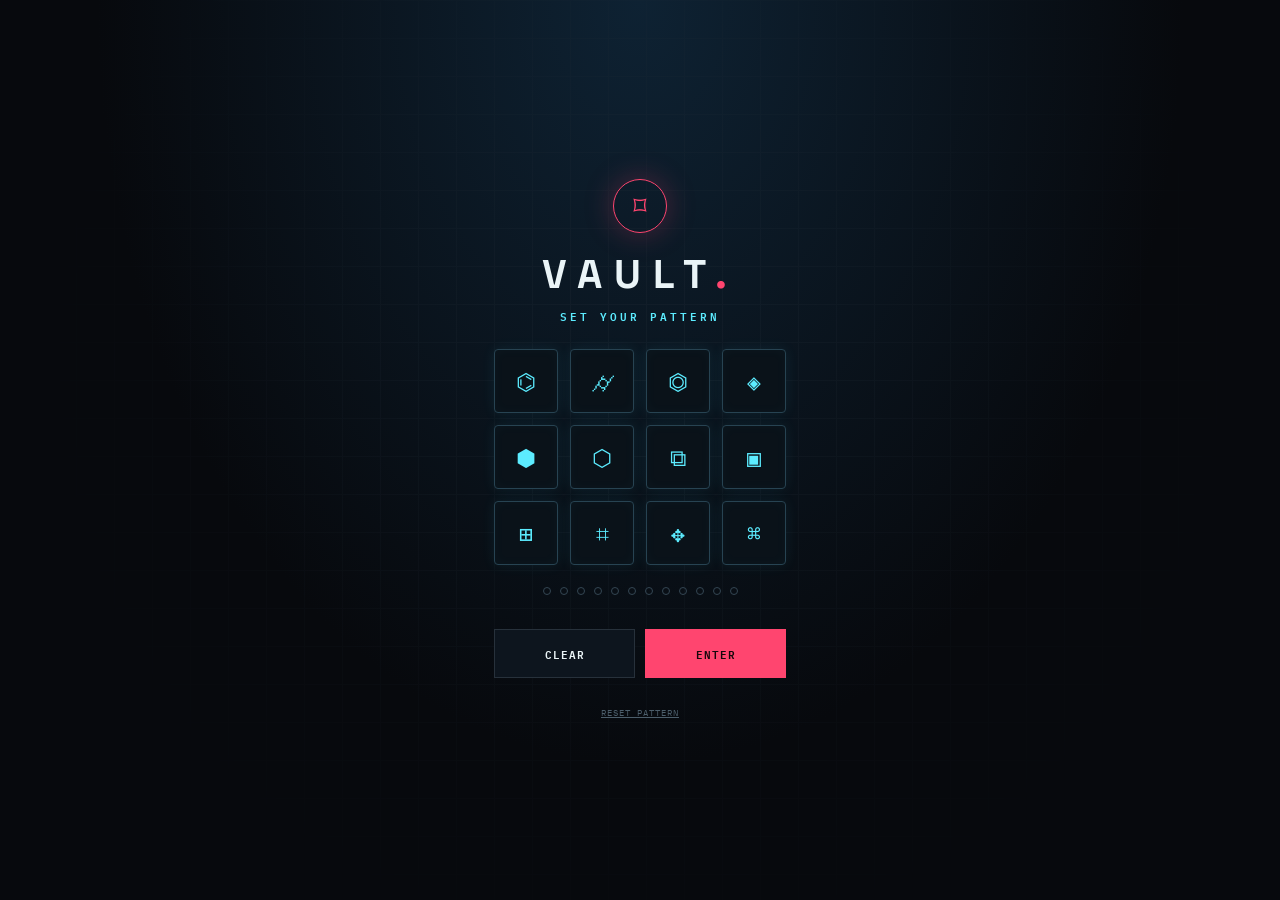
==== index.html @ ec68ff4d "Build 05: cloud mode — any-device access via Cloudflare Worker bound to VAULT folder" ====
<!DOCTYPE html>
<html lang="es">
<head>
<meta charset="UTF-8">
<meta name="viewport" content="width=device-width, initial-scale=1">
<meta name="theme-color" content="#07090d">
<title>VAULT — Private storage</title>
<link rel="icon" href="data:image/svg+xml,%3Csvg xmlns='http://www.w3.org/2000/svg' viewBox='0 0 32 32'%3E%3Ccircle cx='16' cy='16' r='13' fill='none' stroke='%23ff456f' stroke-width='2'/%3E%3Ctext x='16' y='22' font-size='16' text-anchor='middle' fill='%23ff456f'%3E%E2%8C%91%3C/text%3E%3C/svg%3E">
<link rel="stylesheet" href="css/style.css?v=05">
</head>
<body>

<div id="lock">
  <div class="lock-panel" id="lockPanel">
    <div class="lock-mark">⌑</div>
    <h1 class="lock-title">VAULT<span style="color:var(--pink)">.</span></h1>
    <p class="lock-sub" id="lockSub">ENTER PATTERN</p>
    <div class="keys" id="keys"></div>
    <div class="dots" id="dots"></div>
    <p class="lock-msg" id="lockMsg"></p>
    <div class="lock-actions">
      <button type="button" class="btn" id="lockClear">CLEAR</button>
      <button type="button" class="btn primary" id="lockEnter">ENTER</button>
    </div>
    <div class="lock-hint"><button type="button" id="lockReset">RESET PATTERN</button></div>
  </div>
</div>

<div class="shell">
<header class="top">
  <div class="brand"><div class="mark">⌑</div><div><h1>VAULT<span style="color:var(--pink)">.</span></h1><div class="micro">PERSONAL DATA CONTAINER / V.03</div></div></div>
  <div class="status"><i class="dot"></i><span id="statusTxt">SYSTEM ONLINE · LOCAL</span></div>
</header>
<main>
<div class="eyebrow" style="margin-top:26px">PRIVATE STORAGE INTERFACE</div>
<h2>YOUR SPACE. <span style="color:var(--cyan)">SEALED.</span></h2>
<div class="sub">PRIVATE NOTES + YOUR PHOTOS &amp; VIDEOS ON GOOGLE DRIVE — PLAYABLE.</div>

<section class="stats">
  <div class="stat"><div class="eyebrow">VAULT STATUS</div><div class="ring">ON</div><div class="num" style="font-size:18px;color:var(--green)" id="vaultState">LOCAL MODE</div></div>
  <div class="stat"><div class="eyebrow">TOTAL ITEMS</div><div class="num" id="total">00</div></div>
  <div class="stat"><div class="eyebrow">NOTES</div><div class="num" id="notesCount">00</div></div>
  <div class="stat"><div class="eyebrow">DRIVE STORAGE</div><div class="num" id="storage">— <small>KB</small></div></div>
</section>

<div class="actions">
  <button type="button" class="btn primary" id="addNote">＋ ADD NOTE</button>
  <button type="button" class="btn" id="uploadBtn">▲ UPLOAD PHOTO / VIDEO</button>
  <button type="button" class="btn" id="syncBtn">⟳ SYNC DRIVE</button>
  <button type="button" class="btn" id="setupBtn">⚙ SETUP</button>
  <button type="button" class="btn" id="lockBtn">LOCK</button>
</div>

<div class="section-head"><h3>ALL ITEMS <span style="color:var(--pink)">/ 03</span></h3><input class="search" id="search" placeholder="⌕ SEARCH ITEMS"></div>

<div class="content">
  <section class="slot">
    <div class="slot-head"><span class="eyebrow">01 — PRIVATE NOTES</span><span class="micro" id="noteTotal">00</span></div>
    <h4>NOTES ARCHIVE</h4>
    <div id="notesList"></div>
  </section>
  <section class="slot">
    <div class="slot-head"><span class="eyebrow">02 — PHOTO / VIDEO VAULT</span><span class="micro" id="fileTotal">00</span></div>
    <h4>DRIVE GALLERY</h4>
    <div id="uploadList"></div>
    <div id="mediaGrid"></div>
    <div class="empty" id="dropzone">DROP PHOTOS / VIDEOS HERE<br><span style="font-size:9px;color:#637784">OR USE UPLOAD PHOTO / VIDEO</span></div>
  </section>
</div>

<div class="progress-wrap">
  <div class="progress-label"><span>DRIVE CAPACITY</span><span id="capacity">— / —</span></div>
  <div class="progress"><div class="bar" id="bar"></div></div>
</div>
</main>
<footer class="footer"><span>VAULT SYSTEMS © 2026</span><span>GOOGLE DRIVE STORAGE · BUILD 05</span></footer>
</div>

<div class="modal" id="modal"><div class="dialog"><h3 id="modalTitle">CREATE NEW NOTE</h3>
<label class="eyebrow" for="title">TITLE</label><input class="field" id="title" placeholder="Untitled entry">
<label class="eyebrow" for="body">CONTENT</label><textarea class="field" id="body" placeholder="Write something private..."></textarea>
<div class="dialog-actions"><button type="button" class="btn" id="cancel">CANCEL</button><button type="button" class="btn primary" id="save">SAVE ENTRY</button></div></div></div>

<div class="modal" id="player"><div class="dialog wide">
  <div class="player-head">
    <div><h3 style="margin:0 0 6px" id="playerTitle">FILE</h3><div class="hint" id="playerMeta"></div></div>
    <div class="dialog-actions" style="justify-content:flex-end">
      <button type="button" class="btn" id="pDownload">↓ DOWNLOAD</button>
      <button type="button" class="btn" id="pDelete" style="color:var(--pink);border-color:#3a2430">DELETE</button>
      <button type="button" class="btn primary" id="pClose">CLOSE</button>
    </div>
  </div>
  <div class="player-body">
    <div class="spin" id="pspin"></div>
    <img id="pimg" class="hidden" alt="vault media">
    <video id="pvid" class="hidden" controls playsinline></video>
    <a id="pnofile" class="hidden" download>↓ SAVE THIS FILE</a>
  </div>
</div></div>

<div class="modal" id="settings"><div class="dialog wide">
  <h3>GOOGLE DRIVE SETUP</h3>
  <label class="eyebrow" for="clientId">OAUTH CLIENT ID (GOOGLE CLOUD)</label>
  <input class="field" id="clientId" placeholder="1234567890-xxxxxxxx.apps.googleusercontent.com">
  <div class="dialog-actions">
    <button type="button" class="btn primary" id="saveCfg">SAVE CONFIG</button>
    <button type="button" class="btn" id="connectBtn">CONNECT &amp; SYNC</button>
    <button type="button" class="btn" id="openFolder" style="border-color:#276b78;color:var(--cyan)">⇱ OPEN VAULT FOLDER</button>
    <button type="button" class="btn" id="closeCfg">CLOSE</button>
  </div>
  <h3 style="margin-top:24px">CLOUD MODE — ANY DEVICE, NO GOOGLE LOGIN</h3>
  <label class="eyebrow" for="cloudUrl">CLOUDFLARE WORKER URL</label>
  <input class="field" id="cloudUrl" placeholder="https://vault-worker.tucuenta.workers.dev">
  <div class="dialog-actions">
    <button type="button" class="btn" id="cloudKeyBtn">⧉ COPY CLOUD KEY</button>
    <button type="button" class="btn primary" id="saveCloud">SAVE CLOUD MODE</button>
  </div>
  <p class="hint">Pega la URL de tu Worker (guía completa: archivo GUIA-CLOUD.md del repositorio). COPY CLOUD KEY copia la clave que se genera de tu patrón: ponla como secreto VAULT_KEY en el Worker. Con el modo nube activo, la VAULT funciona en cualquier dispositivo — sin cuenta de Google, solo con tu patrón.</p>
  <details class="guide">
    <summary>¿CÓMO OBTENGO MI CLIENT ID? — GUÍA PASO A PASO</summary>
    <ol>
      <li>Entra en <a href="https://console.cloud.google.com/" target="_blank" rel="noopener">console.cloud.google.com</a> y crea un proyecto (ej. "VAULT").</li>
      <li>En "APIs &amp; Services → Library", busca <b>Google Drive API</b> y pulsa <b>Enable</b>.</li>
      <li>En "APIs &amp; Services → OAuth consent screen": tipo <b>External</b>, pon un nombre de app, y en <b>Test users</b> añade tu correo de Gmail.</li>
      <li>En "APIs &amp; Services → Credentials → Create credentials → OAuth client ID": tipo <b>Web application</b>.</li>
      <li>En <b>Authorized JavaScript origins</b> añade la URL EXACTA donde está alojada esta app (scheme + dominio, sin barra final). Para GitHub Pages suele ser <i>https://TUSUARIO.github.io</i>.</li>
      <li>Copia el <b>Client ID</b> que aparece (termina en <i>apps.googleusercontent.com</i>), pégalo arriba y pulsa SAVE CONFIG.</li>
      <li>Pulsa <b>CONNECT &amp; SYNC</b>. Google pedirá permiso (modo testing): acepta y listo.</li>
    </ol>
  </details>
  <p class="hint" style="margin-top:12px">SCOPE: drive.file — la app solo accede a su propia carpeta "VAULT" y a los archivos que ella misma crea. Tus notas se quedan en este navegador.</p>
</div></div>

<input type="file" id="fileInput" multiple accept="image/*,video/*" class="hidden">
<div id="toasts"></div>

<script src="https://accounts.google.com/gsi/client" async defer></script>
<script defer src="js/vault.js?v=05"></script>
</body></html>
---- css/style.css ----
@import url('https://fonts.googleapis.com/css2?family=IBM+Plex+Mono:wght@400;500;600;700&family=Space+Grotesk:wght@400;500;600;700&display=swap');
:root{--bg:#07090d;--panel:#0c1118;--line:#27313b;--muted:#758493;--white:#eaf4f7;--cyan:#5cecff;--pink:#ff456f;--green:#9affd0}
*{box-sizing:border-box}body{margin:0;background:radial-gradient(ellipse at 50% -20%,#102332 0,transparent 55%),var(--bg);color:var(--white);font-family:'Space Grotesk',system-ui,sans-serif;min-height:100vh}
body:before{content:"";position:fixed;inset:0;pointer-events:none;opacity:.2;background-image:linear-gradient(#27313b 1px,transparent 1px),linear-gradient(90deg,#27313b 1px,transparent 1px);background-size:42px 42px;mask-image:linear-gradient(to bottom,black,transparent 85%)}
.shell{max-width:1120px;margin:auto;padding:22px 22px 60px;position:relative}.top{display:flex;align-items:center;justify-content:space-between;border-bottom:1px solid var(--line);padding:6px 0 18px}.brand{display:flex;align-items:center;gap:12px}.mark{width:36px;height:36px;border:1px solid var(--pink);border-radius:50%;display:grid;place-items:center;color:var(--pink);font-size:18px;box-shadow:0 0 18px #ff456f33}.brand h1{font-size:23px;letter-spacing:5px;margin:0}.micro,.eyebrow{font:600 10px 'IBM Plex Mono',monospace;letter-spacing:1.7px;color:var(--muted)}.status{display:flex;align-items:center;gap:9px;font:11px 'IBM Plex Mono',monospace;color:var(--green)}.dot{width:7px;height:7px;background:var(--green);border-radius:50%;box-shadow:0 0 10px var(--green)}
h2{font-size:clamp(26px,5vw,43px);letter-spacing:-1.8px;margin:26px 0 4px}.sub{color:var(--muted);font:11px 'IBM Plex Mono',monospace;letter-spacing:1px}
.stats{display:grid;grid-template-columns:1.2fr 1fr 1fr 1.3fr;gap:12px;margin:26px 0 18px}.stat{border:1px solid var(--line);background:#0a1017c9;padding:15px;min-height:90px;position:relative}.stat:first-child{border-color:#276b78}.stat .num{font:700 26px 'IBM Plex Mono',monospace;margin-top:8px}.stat .num small{font-size:10px;color:var(--muted)}.ring{width:55px;height:55px;border-radius:50%;border:2px solid var(--cyan);box-shadow:inset 0 0 0 5px #5cecff12,0 0 12px #5cecff33;display:grid;place-items:center;color:var(--cyan);font:700 14px 'IBM Plex Mono',monospace;float:right;margin-top:-5px}
.actions{display:grid;grid-template-columns:1.1fr 1.1fr .9fr 92px 82px;gap:10px;margin:18px 0}.btn{border:1px solid var(--line);background:#0d151e;color:var(--white);padding:14px 12px;font:600 11px 'IBM Plex Mono',monospace;letter-spacing:1px;cursor:pointer;transition:.2s}.btn:hover{border-color:var(--cyan);box-shadow:0 0 18px #5cecff22}.btn.primary{background:var(--pink);border-color:var(--pink);color:#16070b}.btn:active{transform:scale(.99)}
.section-head{display:flex;justify-content:space-between;align-items:center;margin:26px 0 10px}.section-head h3{font:600 11px 'IBM Plex Mono',monospace;letter-spacing:2px;margin:0}.search{background:#080d13;border:1px solid var(--line);color:var(--white);padding:10px 12px;width:min(230px,55%);font:11px 'IBM Plex Mono',monospace;outline:none}.search:focus{border-color:var(--cyan)}
.content{display:grid;grid-template-columns:1fr 1.5fr;gap:14px}.slot{border:1px solid var(--line);background:#0a1017;padding:16px;min-height:220px;position:relative;overflow:hidden}.slot:after{content:"";position:absolute;width:180px;height:180px;border:1px solid #5cecff24;border-radius:50%;right:-110px;bottom:-115px;box-shadow:0 0 0 12px #5cecff08,0 0 0 26px #5cecff05;pointer-events:none}.slot-head{display:flex;justify-content:space-between;align-items:center}.slot h4{font-size:18px;margin:7px 0}.empty{border:1px dashed #344653;background:radial-gradient(#18303d 1px,transparent 1px);background-size:8px 8px;min-height:112px;display:grid;place-items:center;text-align:center;color:#9eb0bb;font:10px 'IBM Plex Mono',monospace;letter-spacing:2px;margin:14px 0}.entry{border:1px solid #27313b;padding:10px;margin-top:8px;display:flex;justify-content:space-between;gap:10px;font:11px 'IBM Plex Mono',monospace;overflow-wrap:anywhere}.entry small{display:block;color:var(--muted);margin-top:5px}.entry button{border:0;background:none;color:var(--pink);cursor:pointer}
.progress-wrap{margin:18px 0 24px}.progress-label{display:flex;justify-content:space-between;font:10px 'IBM Plex Mono',monospace;color:var(--muted);margin-bottom:8px}.progress{height:7px;border:1px solid var(--line);padding:1px}.bar{height:100%;width:0;background:linear-gradient(90deg,var(--pink),var(--cyan));transition:width .3s}
.footer{border-top:1px solid var(--line);padding-top:16px;display:flex;justify-content:space-between;color:var(--muted);font:9px 'IBM Plex Mono',monospace;letter-spacing:1px}
.modal{position:fixed;inset:0;background:#000b;display:none;place-items:center;padding:18px;z-index:60}.modal.show{display:grid}.dialog{width:min(440px,100%);background:#0b121a;border:1px solid #3a5965;padding:22px;box-shadow:0 0 50px #000;max-height:94vh;overflow:auto}.dialog.wide{width:min(880px,100%)}.dialog h3{margin:0 0 16px;font:600 14px 'IBM Plex Mono',monospace;letter-spacing:2px}.field{width:100%;background:#060a0f;border:1px solid var(--line);padding:12px;color:var(--white);margin:6px 0 14px;font:12px 'IBM Plex Mono',monospace;outline:none}.field:focus{border-color:var(--cyan)}textarea.field{min-height:120px;resize:vertical}.dialog-actions{display:flex;gap:8px;justify-content:flex-end;flex-wrap:wrap}.hint{color:var(--muted);font:10px 'IBM Plex Mono',monospace;line-height:1.6}.hidden{display:none!important}
#lock{position:fixed;inset:0;z-index:50;background:radial-gradient(ellipse at 50% 0%,#0e2233 0,var(--bg) 60%);display:grid;place-items:center;padding:20px}
#lock:before{content:"";position:absolute;inset:0;opacity:.25;background-image:linear-gradient(#27313b 1px,transparent 1px),linear-gradient(90deg,#27313b 1px,transparent 1px);background-size:38px 38px;mask-image:radial-gradient(circle at 50% 40%,black,transparent 75%)}
.lock-panel{text-align:center;position:relative}
.lock-mark{width:54px;height:54px;border:1px solid var(--pink);border-radius:50%;display:grid;place-items:center;color:var(--pink);font-size:26px;box-shadow:0 0 30px #ff456f44;margin:0 auto 16px}
.lock-title{font-size:40px;letter-spacing:12px;font-weight:700;margin:0 0 6px}
.lock-sub{font:600 11px 'IBM Plex Mono',monospace;letter-spacing:3px;color:var(--cyan);margin:0 0 24px;min-height:14px}
.keys{display:grid;grid-template-columns:repeat(4,64px);gap:12px;justify-content:center}
.key{aspect-ratio:1;background:#0a1219;border:1px solid #274352;color:var(--cyan);font-size:23px;border-radius:4px;cursor:pointer;box-shadow:0 0 14px #5cecff14,inset 0 0 12px #5cecff08;transition:.15s;font-family:'IBM Plex Mono',monospace}
.key:hover{border-color:var(--cyan);box-shadow:0 0 18px #5cecff33}
.key.on{background:#131c28;border-color:var(--pink);color:var(--pink);box-shadow:0 0 20px #ff456f55,inset 0 0 12px #ff456f22;transform:scale(1.06)}
.dots{display:flex;gap:9px;justify-content:center;margin:22px 0 8px}
.dot2{width:8px;height:8px;border-radius:50%;border:1px solid #344653;transition:.2s}
.dot2.on{background:var(--cyan);border-color:var(--cyan);box-shadow:0 0 10px var(--cyan)}
.lock-msg{font:600 9px 'IBM Plex Mono',monospace;letter-spacing:2px;color:var(--pink);min-height:14px;margin:0 0 12px}
.lock-actions{display:grid;grid-template-columns:1fr 1fr;gap:10px}
.lock-hint{margin-top:22px}.lock-hint button{border:0;background:none;color:#4c5e6b;font:9px 'IBM Plex Mono',monospace;letter-spacing:1px;cursor:pointer;text-decoration:underline}
@keyframes shake{10%,90%{transform:translateX(-2px)}20%,80%{transform:translateX(4px)}30%,50%,70%{transform:translateX(-6px)}40%,60%{transform:translateX(6px)}}
.shake{animation:shake .45s}
#mediaGrid{display:grid;grid-template-columns:repeat(auto-fill,minmax(136px,1fr));gap:10px;margin-top:12px;position:relative;z-index:1}
.card{border:1px solid var(--line);background:#0a1017;cursor:pointer;position:relative;transition:.15s}.card:hover{border-color:var(--cyan);box-shadow:0 0 16px #5cecff18}
.thumb{aspect-ratio:1/1;background:#060b10;border:1px dashed #202b34;display:grid;place-items:center;overflow:hidden;position:relative}
.thumb img{width:100%;height:100%;object-fit:cover;display:block}
.thumb-icon{font-size:28px;color:#3f5464}
.badge{position:absolute;bottom:6px;right:6px;background:#000a;border:1px solid var(--cyan);color:var(--cyan);width:24px;height:24px;display:grid;place-items:center;font-size:10px;border-radius:50%;pointer-events:none}
.card-del{position:absolute;top:6px;right:6px;background:#000a;border:1px solid #3a2430;color:var(--pink);font:600 9px 'IBM Plex Mono',monospace;padding:3px 6px;cursor:pointer;opacity:0;transition:.15s}
.card:hover .card-del{opacity:1}
.card-name{padding:8px 9px;font:10px 'IBM Plex Mono',monospace;overflow:hidden;text-overflow:ellipsis;white-space:nowrap}
.card-name small{display:block;color:var(--muted);margin-top:4px}
.uprow{font:10px 'IBM Plex Mono',monospace;margin-top:10px}.uprow .progress{margin-top:5px}
.player-body{background:#000;display:grid;place-items:center;min-height:200px;max-height:64vh;overflow:hidden;margin:12px 0;border:1px solid var(--line)}
#pimg{max-width:100%;max-height:64vh;display:block}
#pvid{width:100%;max-height:64vh;background:#000;display:block}
#pnofile{display:inline-block;margin:20px auto;border:1px solid var(--cyan);color:var(--cyan);padding:10px 16px;font:600 11px 'IBM Plex Mono',monospace;letter-spacing:1px;text-decoration:none}
.spin{width:42px;height:42px;border:2px solid var(--line);border-top-color:var(--cyan);border-radius:50%;animation:rot 1s linear infinite;margin:30px auto}
@keyframes rot{to{transform:rotate(360deg)}}
.player-head{display:flex;justify-content:space-between;align-items:center;gap:10px;flex-wrap:wrap}
details.guide{border:1px solid var(--line);padding:12px 14px;margin-top:14px}details.guide summary{cursor:pointer;font:600 11px 'IBM Plex Mono',monospace;letter-spacing:1px;color:var(--cyan)}details.guide ol{font:11px/1.9 'IBM Plex Mono',monospace;color:#a9bcc7;padding-left:18px;margin:10px 0 0}details.guide a{color:var(--cyan)}
#toasts{position:fixed;right:16px;bottom:16px;display:flex;flex-direction:column;gap:8px;z-index:90;max-width:min(360px,85vw)}
.toast{border:1px solid var(--line);background:#0b121af2;padding:11px 13px;font:11px 'IBM Plex Mono',monospace;letter-spacing:.5px;box-shadow:0 6px 24px #000a;animation:tin .25s;overflow-wrap:anywhere}
.toast.ok{border-color:var(--green);color:var(--green)}
.toast.err{border-color:var(--pink);color:var(--pink)}
.toast.info{border-color:var(--cyan);color:var(--cyan)}
@keyframes tin{from{opacity:0;transform:translateY(8px)}}
@media(max-width:700px){.shell{padding:16px 14px 35px}.stats{grid-template-columns:1fr 1fr}.content{grid-template-columns:1fr}.actions{grid-template-columns:1fr 1fr}.top{align-items:flex-start}.brand h1{font-size:19px}.status{font-size:9px}.slot{min-height:190px}.keys{grid-template-columns:repeat(4,minmax(52px,64px));gap:9px}.lock-title{font-size:30px;letter-spacing:8px}}
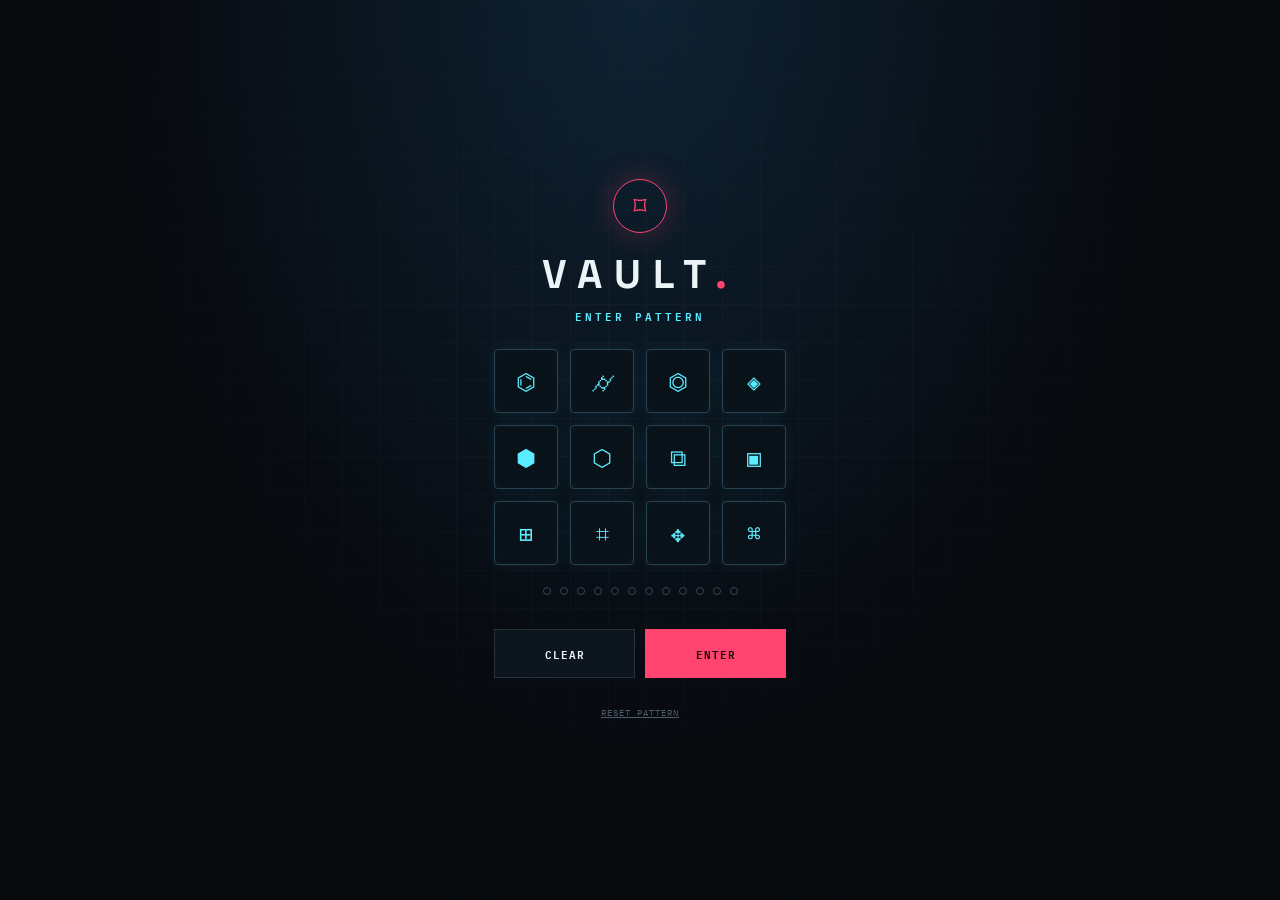
==== commit d7424300: "BUILD 08: integrar URL del Worker — misma vault en todos los dispositivos sin configuracion" ====
--- a/index.html
+++ b/index.html
@@ -1,4 +1,3 @@
-
 <!DOCTYPE html>
 <html lang="es">
 <head>
@@ -7,7 +6,7 @@
 <meta name="theme-color" content="#07090d">
 <title>VAULT — Private storage</title>
 <link rel="icon" href="data:image/svg+xml,%3Csvg xmlns='http://www.w3.org/2000/svg' viewBox='0 0 32 32'%3E%3Ccircle cx='16' cy='16' r='13' fill='none' stroke='%23ff456f' stroke-width='2'/%3E%3Ctext x='16' y='22' font-size='16' text-anchor='middle' fill='%23ff456f'%3E%E2%8C%91%3C/text%3E%3C/svg%3E">
-<link rel="stylesheet" href="css/style.css?v=05">
+<link rel="stylesheet" href="css/style.css?v=08">
 </head>
 <body>
 
@@ -74,7 +73,7 @@
   <div class="progress"><div class="bar" id="bar"></div></div>
 </div>
 </main>
-<footer class="footer"><span>VAULT SYSTEMS © 2026</span><span>GOOGLE DRIVE STORAGE · BUILD 05</span></footer>
+<footer class="footer"><span>VAULT SYSTEMS © 2026</span><span>GOOGLE DRIVE STORAGE · BUILD 08</span></footer>
 </div>
 
 <div class="modal" id="modal"><div class="dialog"><h3 id="modalTitle">CREATE NEW NOTE</h3>
@@ -136,5 +135,5 @@
 <div id="toasts"></div>
 
 <script src="https://accounts.google.com/gsi/client" async defer></script>
-<script defer src="js/vault.js?v=05"></script>
-</body></html>
+<script src="js/vault.js?v=08"></script>
+</body></html>
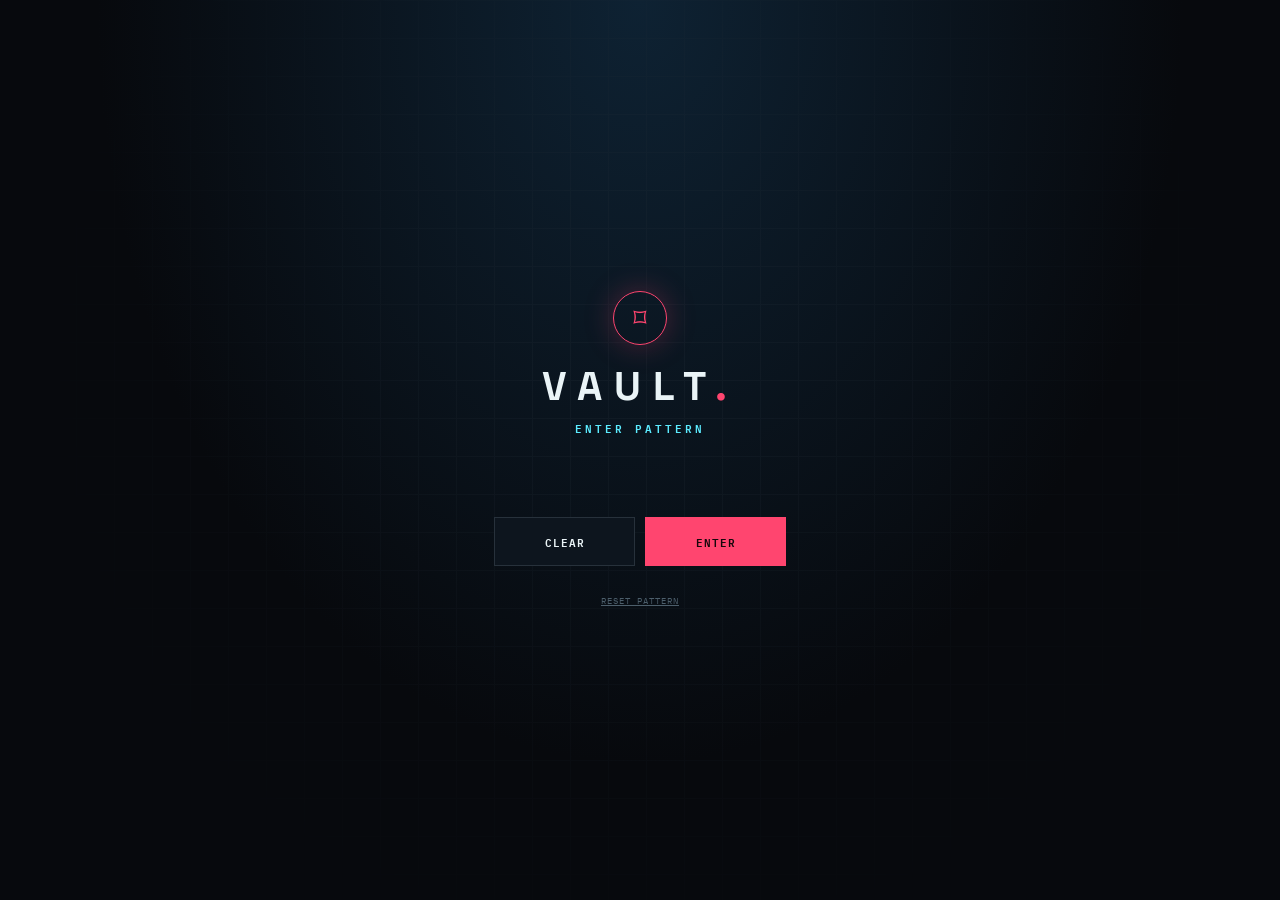
==== commit 5e2831d2: "BUILD 09: subir directo a carpeta Drive (Google quito cuota a cuentas de servicio), /ping expone lin" ====
--- a/index.html
+++ b/index.html
@@ -6,7 +6,7 @@
 <meta name="theme-color" content="#07090d">
 <title>VAULT — Private storage</title>
 <link rel="icon" href="data:image/svg+xml,%3Csvg xmlns='http://www.w3.org/2000/svg' viewBox='0 0 32 32'%3E%3Ccircle cx='16' cy='16' r='13' fill='none' stroke='%23ff456f' stroke-width='2'/%3E%3Ctext x='16' y='22' font-size='16' text-anchor='middle' fill='%23ff456f'%3E%E2%8C%91%3C/text%3E%3C/svg%3E">
-<link rel="stylesheet" href="css/style.css?v=08">
+<link rel="stylesheet" href="css/style.css?v=09">
 </head>
 <body>
 
@@ -73,7 +73,7 @@
   <div class="progress"><div class="bar" id="bar"></div></div>
 </div>
 </main>
-<footer class="footer"><span>VAULT SYSTEMS © 2026</span><span>GOOGLE DRIVE STORAGE · BUILD 08</span></footer>
+<footer class="footer"><span>VAULT SYSTEMS © 2026</span><span>GOOGLE DRIVE STORAGE · BUILD 09</span></footer>
 </div>
 
 <div class="modal" id="modal"><div class="dialog"><h3 id="modalTitle">CREATE NEW NOTE</h3>
@@ -135,5 +135,5 @@
 <div id="toasts"></div>
 
 <script src="https://accounts.google.com/gsi/client" async defer></script>
-<script src="js/vault.js?v=08"></script>
+<script src="js/vault.js?v=09"></script>
 </body></html>
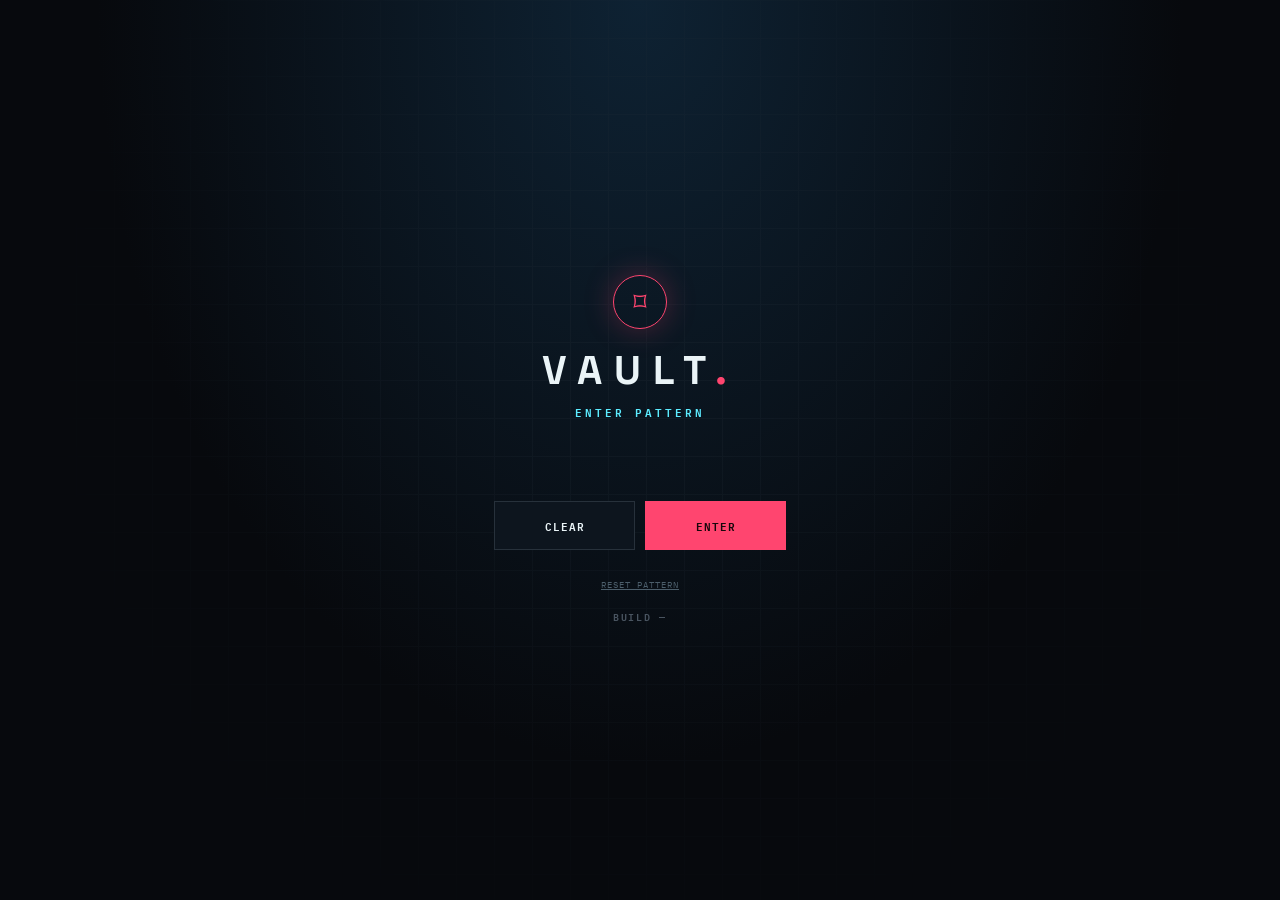
==== commit 6ab6ee18: "BUILD 11: build visible en pantalla de bloqueo + mostrar errores JS en pantalla" ====
--- a/index.html
+++ b/index.html
@@ -6,7 +6,7 @@
 <meta name="theme-color" content="#07090d">
 <title>VAULT — Private storage</title>
 <link rel="icon" href="data:image/svg+xml,%3Csvg xmlns='http://www.w3.org/2000/svg' viewBox='0 0 32 32'%3E%3Ccircle cx='16' cy='16' r='13' fill='none' stroke='%23ff456f' stroke-width='2'/%3E%3Ctext x='16' y='22' font-size='16' text-anchor='middle' fill='%23ff456f'%3E%E2%8C%91%3C/text%3E%3C/svg%3E">
-<link rel="stylesheet" href="css/style.css?v=09">
+<link rel="stylesheet" href="css/style.css?v=11">
 </head>
 <body>
 
@@ -23,6 +23,7 @@
       <button type="button" class="btn primary" id="lockEnter">ENTER</button>
     </div>
     <div class="lock-hint"><button type="button" id="lockReset">RESET PATTERN</button></div>
+    <div class="micro" style="margin-top:14px;opacity:.6" id="buildTag">BUILD —</div>
   </div>
 </div>
 
@@ -73,7 +74,7 @@
   <div class="progress"><div class="bar" id="bar"></div></div>
 </div>
 </main>
-<footer class="footer"><span>VAULT SYSTEMS © 2026</span><span>GOOGLE DRIVE STORAGE · BUILD 09</span></footer>
+<footer class="footer"><span>VAULT SYSTEMS © 2026</span><span>GOOGLE DRIVE STORAGE · BUILD 11</span></footer>
 </div>
 
 <div class="modal" id="modal"><div class="dialog"><h3 id="modalTitle">CREATE NEW NOTE</h3>
@@ -135,5 +136,5 @@
 <div id="toasts"></div>
 
 <script src="https://accounts.google.com/gsi/client" async defer></script>
-<script src="js/vault.js?v=09"></script>
+<script src="js/vault.js?v=11"></script>
 </body></html>
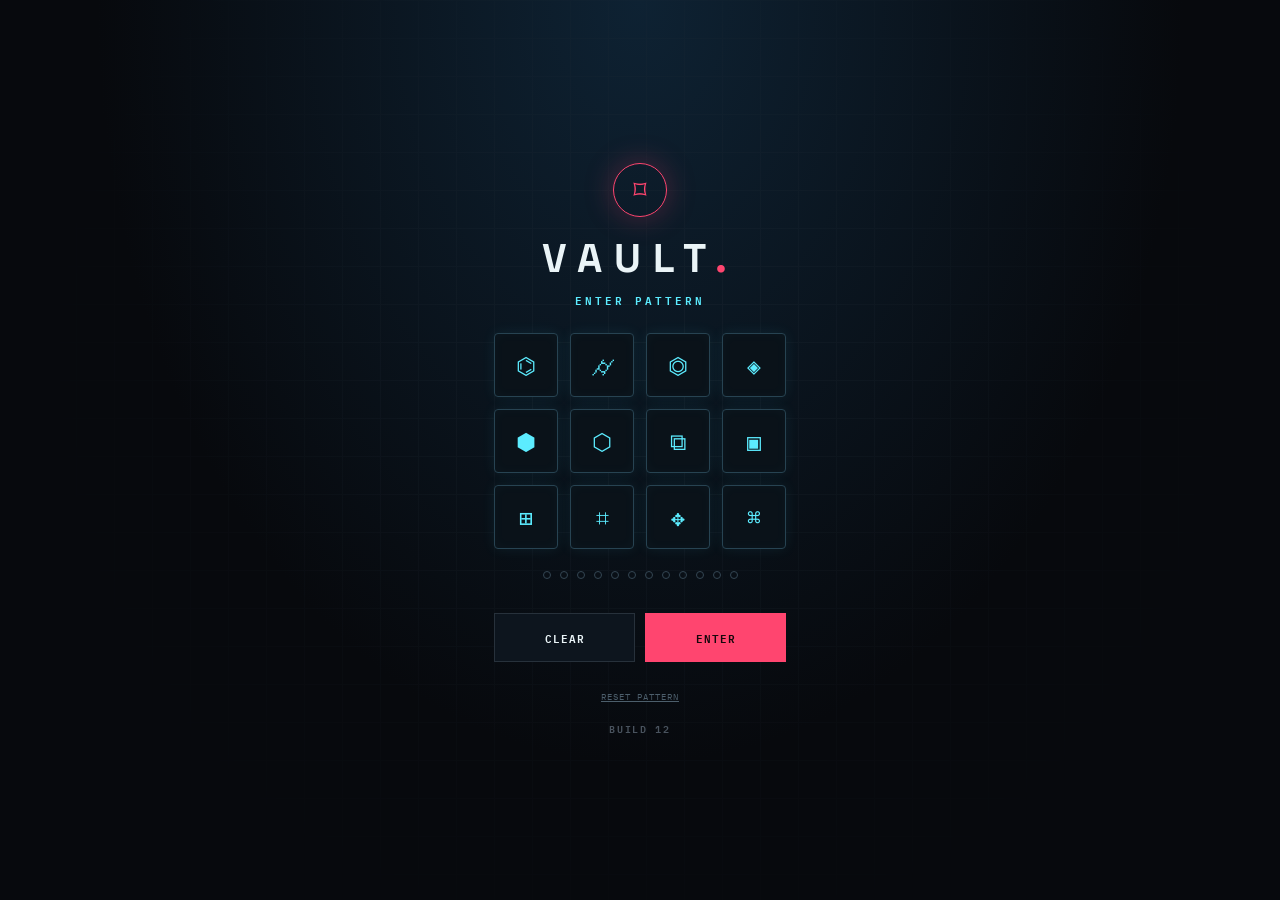
==== commit 5db78735: "BUILD 12: corregir llaves del try/catch en connectDrive — sintaxis verificada" ====
--- a/index.html
+++ b/index.html
@@ -6,7 +6,7 @@
 <meta name="theme-color" content="#07090d">
 <title>VAULT — Private storage</title>
 <link rel="icon" href="data:image/svg+xml,%3Csvg xmlns='http://www.w3.org/2000/svg' viewBox='0 0 32 32'%3E%3Ccircle cx='16' cy='16' r='13' fill='none' stroke='%23ff456f' stroke-width='2'/%3E%3Ctext x='16' y='22' font-size='16' text-anchor='middle' fill='%23ff456f'%3E%E2%8C%91%3C/text%3E%3C/svg%3E">
-<link rel="stylesheet" href="css/style.css?v=11">
+<link rel="stylesheet" href="css/style.css?v=12">
 </head>
 <body>
 
@@ -74,7 +74,7 @@
   <div class="progress"><div class="bar" id="bar"></div></div>
 </div>
 </main>
-<footer class="footer"><span>VAULT SYSTEMS © 2026</span><span>GOOGLE DRIVE STORAGE · BUILD 11</span></footer>
+<footer class="footer"><span>VAULT SYSTEMS © 2026</span><span>GOOGLE DRIVE STORAGE · BUILD 12</span></footer>
 </div>
 
 <div class="modal" id="modal"><div class="dialog"><h3 id="modalTitle">CREATE NEW NOTE</h3>
@@ -136,5 +136,5 @@
 <div id="toasts"></div>
 
 <script src="https://accounts.google.com/gsi/client" async defer></script>
-<script src="js/vault.js?v=11"></script>
+<script src="js/vault.js?v=12"></script>
 </body></html>
